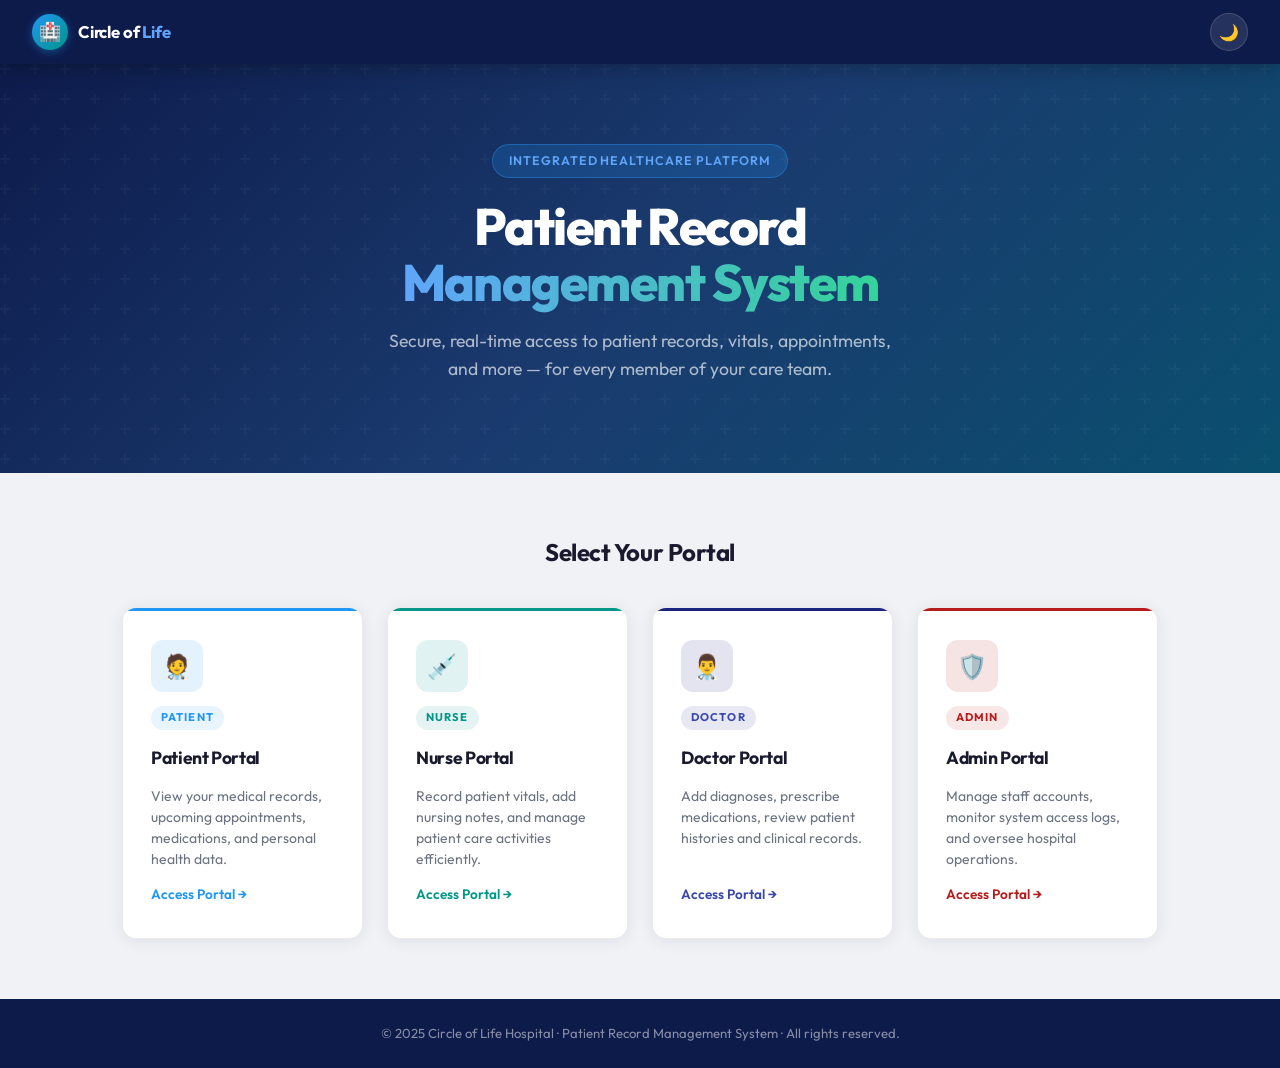
==== index.html @ 328556c2 "Add files via upload" ====
<!DOCTYPE html>
<html lang="en">
<head>
  <meta charset="UTF-8"/>
  <meta name="viewport" content="width=device-width, initial-scale=1.0"/>
  <title>Circle of Life Hospital — PRMS</title>
  <link rel="stylesheet" href="style.css"/>
  <script>
    const t = localStorage.getItem('theme') || 'light';
    document.documentElement.setAttribute('data-theme', t);
  </script>
</head>
<body>

<nav class="navbar">
  <a href="index.html" class="navbar-logo">
    <div class="logo-icon">🏥</div>
    <span class="logo-text">Circle of <span>Life</span></span>
  </a>
  <button class="theme-toggle" id="themeToggle" title="Toggle theme">🌙</button>
</nav>

<section class="hero">
  <div class="hero-badge">Integrated Healthcare Platform</div>
  <h1>Patient Record<br/><em>Management System</em></h1>
  <p>Secure, real-time access to patient records, vitals, appointments, and more — for every member of your care team.</p>
</section>

<section class="portals">
  <h2>Select Your Portal</h2>
  <div class="portal-grid">
    <a href="patient-login.html" class="portal-card patient">
      <div class="portal-icon">🧑‍⚕️</div>
      <span class="portal-role">Patient</span>
      <h3>Patient Portal</h3>
      <p>View your medical records, upcoming appointments, medications, and personal health data.</p>
      <span class="portal-link">Access Portal →</span>
    </a>
    <a href="nurse-login.html" class="portal-card nurse">
      <div class="portal-icon">💉</div>
      <span class="portal-role">Nurse</span>
      <h3>Nurse Portal</h3>
      <p>Record patient vitals, add nursing notes, and manage patient care activities efficiently.</p>
      <span class="portal-link">Access Portal →</span>
    </a>
    <a href="doctor-login.html" class="portal-card doctor">
      <div class="portal-icon">👨‍⚕️</div>
      <span class="portal-role">Doctor</span>
      <h3>Doctor Portal</h3>
      <p>Add diagnoses, prescribe medications, review patient histories and clinical records.</p>
      <span class="portal-link">Access Portal →</span>
    </a>
    <a href="admin-login.html" class="portal-card admin">
      <div class="portal-icon">🛡️</div>
      <span class="portal-role">Admin</span>
      <h3>Admin Portal</h3>
      <p>Manage staff accounts, monitor system access logs, and oversee hospital operations.</p>
      <span class="portal-link">Access Portal →</span>
    </a>
  </div>
</section>

<footer>
  <p>© 2025 Circle of Life Hospital · Patient Record Management System · All rights reserved.</p>
</footer>

<script type="module">
  const toggle = document.getElementById('themeToggle');
  const apply  = t => { document.documentElement.setAttribute('data-theme',t); localStorage.setItem('theme',t); toggle.textContent = t==='dark'?'☀️':'🌙'; };
  apply(localStorage.getItem('theme')||'light');
  toggle.addEventListener('click',()=>apply(document.documentElement.getAttribute('data-theme')==='dark'?'light':'dark'));
</script>
</body>
</html>
---- style.css ----
@import url('https://fonts.googleapis.com/css2?family=Outfit:wght@300;400;500;600;700;800&family=Lora:ital,wght@0,400;0,600;1,400&display=swap');

:root {
  --bg: #F0F2F5;
  --bg-card: #ffffff;
  --bg-sidebar: #0D1B4B;
  --bg-sidebar-hover: rgba(255,255,255,0.08);
  --text: #1a1a2e;
  --text-muted: #6b7280;
  --text-sidebar: rgba(255,255,255,0.85);
  --border: rgba(0,0,0,0.08);
  --navy: #0D1B4B;
  --navy-light: #1a2f6b;
  --shadow: 0 2px 16px rgba(13,27,75,0.08);
  --shadow-lg: 0 8px 32px rgba(13,27,75,0.14);
  --radius: 14px;
  --radius-sm: 8px;
  --accent-patient: #2196F3;
  --accent-nurse: #009688;
  --accent-doctor: #1A237E;
  --accent-admin: #B71C1C;
  --input-bg: #f8f9fc;
  --input-border: #d1d5db;
  --navbar-bg: #0D1B4B;
  --transition: 0.22s cubic-bezier(0.4,0,0.2,1);
}

[data-theme="dark"] {
  --bg: #0A0F1E;
  --bg-card: #111827;
  --bg-sidebar: #060c18;
  --bg-sidebar-hover: rgba(255,255,255,0.06);
  --text: #e8eaf0;
  --text-muted: #9ca3af;
  --text-sidebar: rgba(255,255,255,0.8);
  --border: rgba(255,255,255,0.07);
  --shadow: 0 2px 16px rgba(0,0,0,0.4);
  --shadow-lg: 0 8px 32px rgba(0,0,0,0.5);
  --input-bg: #1a2235;
  --input-border: rgba(255,255,255,0.1);
  --navbar-bg: #060c18;
}

*, *::before, *::after { box-sizing: border-box; margin: 0; padding: 0; }

html { scroll-behavior: smooth; }

body {
  font-family: 'Outfit', sans-serif;
  background: var(--bg);
  color: var(--text);
  min-height: 100vh;
  transition: background var(--transition), color var(--transition);
  line-height: 1.6;
}

/* ─── NAVBAR ─── */
.navbar {
  background: var(--navbar-bg);
  padding: 0 2rem;
  height: 64px;
  display: flex;
  align-items: center;
  justify-content: space-between;
  position: sticky;
  top: 0;
  z-index: 1000;
  box-shadow: 0 2px 20px rgba(0,0,0,0.3);
}

.navbar-logo {
  display: flex;
  align-items: center;
  gap: 10px;
  text-decoration: none;
  color: #fff;
}

.navbar-logo .logo-icon {
  width: 36px;
  height: 36px;
  background: linear-gradient(135deg, #2196F3, #009688);
  border-radius: 50%;
  display: flex;
  align-items: center;
  justify-content: center;
  font-size: 18px;
  box-shadow: 0 2px 8px rgba(33,150,243,0.4);
}

.navbar-logo .logo-text {
  font-size: 1.05rem;
  font-weight: 700;
  letter-spacing: -0.01em;
}

.navbar-logo .logo-text span {
  color: #60a5fa;
}

.theme-toggle {
  background: rgba(255,255,255,0.1);
  border: 1px solid rgba(255,255,255,0.15);
  color: #fff;
  width: 38px;
  height: 38px;
  border-radius: 50%;
  cursor: pointer;
  display: flex;
  align-items: center;
  justify-content: center;
  font-size: 16px;
  transition: background var(--transition), transform var(--transition);
}

.theme-toggle:hover { background: rgba(255,255,255,0.18); transform: rotate(20deg); }

/* ─── HERO ─── */
.hero {
  background: linear-gradient(135deg, #0D1B4B 0%, #1a3a6e 50%, #0a4f6e 100%);
  padding: 80px 2rem 90px;
  text-align: center;
  position: relative;
  overflow: hidden;
}

.hero::before {
  content: '';
  position: absolute;
  inset: 0;
  background: url("data:image/svg+xml,%3Csvg width='60' height='60' viewBox='0 0 60 60' xmlns='http://www.w3.org/2000/svg'%3E%3Cg fill='none' fill-rule='evenodd'%3E%3Cg fill='%23ffffff' fill-opacity='0.03'%3E%3Cpath d='M36 34v-4h-2v4h-4v2h4v4h2v-4h4v-2h-4zm0-30V0h-2v4h-4v2h4v4h2V6h4V4h-4zM6 34v-4H4v4H0v2h4v4h2v-4h4v-2H6zM6 4V0H4v4H0v2h4v4h2V6h4V4H6z'/%3E%3C/g%3E%3C/g%3E%3C/svg%3E");
}

.hero-badge {
  display: inline-block;
  background: rgba(33,150,243,0.2);
  border: 1px solid rgba(33,150,243,0.4);
  color: #60a5fa;
  padding: 6px 16px;
  border-radius: 50px;
  font-size: 0.78rem;
  font-weight: 600;
  letter-spacing: 0.08em;
  text-transform: uppercase;
  margin-bottom: 20px;
}

.hero h1 {
  font-size: clamp(2rem, 5vw, 3.2rem);
  font-weight: 800;
  color: #fff;
  line-height: 1.1;
  margin-bottom: 16px;
  letter-spacing: -0.03em;
}

.hero h1 em {
  font-style: normal;
  background: linear-gradient(90deg, #60a5fa, #34d399);
  -webkit-background-clip: text;
  -webkit-text-fill-color: transparent;
  background-clip: text;
}

.hero p {
  color: rgba(255,255,255,0.65);
  font-size: 1.1rem;
  max-width: 520px;
  margin: 0 auto;
}

/* ─── PORTAL GRID ─── */
.portals {
  padding: 60px 2rem;
  max-width: 1100px;
  margin: 0 auto;
}

.portals h2 {
  text-align: center;
  font-size: 1.5rem;
  font-weight: 700;
  margin-bottom: 36px;
  color: var(--text);
  letter-spacing: -0.02em;
}

.portal-grid {
  display: grid;
  grid-template-columns: repeat(auto-fit, minmax(240px, 1fr));
  gap: 24px;
}

.portal-card {
  background: var(--bg-card);
  border-radius: var(--radius);
  padding: 32px 28px;
  border: 1px solid var(--border);
  box-shadow: var(--shadow);
  text-decoration: none;
  color: var(--text);
  display: flex;
  flex-direction: column;
  gap: 14px;
  transition: transform var(--transition), box-shadow var(--transition);
  position: relative;
  overflow: hidden;
}

.portal-card::before {
  content: '';
  position: absolute;
  top: 0; left: 0; right: 0;
  height: 3px;
  border-radius: 3px 3px 0 0;
}

.portal-card.patient::before { background: var(--accent-patient); }
.portal-card.nurse::before { background: var(--accent-nurse); }
.portal-card.doctor::before { background: var(--accent-doctor); }
.portal-card.admin::before { background: var(--accent-admin); }

.portal-card:hover { transform: translateY(-4px); box-shadow: var(--shadow-lg); }

.portal-icon {
  width: 52px;
  height: 52px;
  border-radius: 12px;
  display: flex;
  align-items: center;
  justify-content: center;
  font-size: 24px;
}

.portal-card.patient .portal-icon { background: rgba(33,150,243,0.12); }
.portal-card.nurse .portal-icon { background: rgba(0,150,136,0.12); }
.portal-card.doctor .portal-icon { background: rgba(26,35,126,0.12); }
.portal-card.admin .portal-icon { background: rgba(183,28,28,0.12); }

.portal-role {
  font-size: 0.7rem;
  font-weight: 700;
  letter-spacing: 0.1em;
  text-transform: uppercase;
  padding: 3px 10px;
  border-radius: 50px;
  display: inline-block;
  width: fit-content;
}

.portal-card.patient .portal-role { background: rgba(33,150,243,0.1); color: var(--accent-patient); }
.portal-card.nurse .portal-role { background: rgba(0,150,136,0.1); color: var(--accent-nurse); }
.portal-card.doctor .portal-role { background: rgba(26,35,126,0.1); color: #3949AB; }
.portal-card.admin .portal-role { background: rgba(183,28,28,0.1); color: var(--accent-admin); }

.portal-card h3 { font-size: 1.1rem; font-weight: 700; letter-spacing: -0.02em; }
.portal-card p { font-size: 0.875rem; color: var(--text-muted); line-height: 1.5; }
.portal-link {
  margin-top: auto;
  font-size: 0.85rem;
  font-weight: 600;
  display: flex;
  align-items: center;
  gap: 6px;
}
.portal-card.patient .portal-link { color: var(--accent-patient); }
.portal-card.nurse .portal-link { color: var(--accent-nurse); }
.portal-card.doctor .portal-link { color: #3949AB; }
.portal-card.admin .portal-link { color: var(--accent-admin); }

/* ─── FOOTER ─── */
footer {
  background: var(--navbar-bg);
  color: rgba(255,255,255,0.5);
  text-align: center;
  padding: 24px;
  font-size: 0.82rem;
}

/* ─── LOGIN PAGE ─── */
.login-container {
  min-height: calc(100vh - 64px);
  display: flex;
  align-items: center;
  justify-content: center;
  padding: 40px 1rem;
}

.login-card {
  background: var(--bg-card);
  border-radius: var(--radius);
  padding: 44px 40px;
  width: 100%;
  max-width: 420px;
  box-shadow: var(--shadow-lg);
  border: 1px solid var(--border);
}

.login-role-badge {
  display: inline-flex;
  align-items: center;
  gap: 8px;
  padding: 6px 14px;
  border-radius: 50px;
  font-size: 0.75rem;
  font-weight: 700;
  letter-spacing: 0.08em;
  text-transform: uppercase;
  margin-bottom: 24px;
}

.login-card h2 {
  font-size: 1.7rem;
  font-weight: 800;
  letter-spacing: -0.03em;
  margin-bottom: 6px;
}

.login-card .subtitle {
  color: var(--text-muted);
  font-size: 0.9rem;
  margin-bottom: 32px;
}

.form-group { margin-bottom: 18px; }
.form-group label {
  display: block;
  font-size: 0.82rem;
  font-weight: 600;
  color: var(--text-muted);
  margin-bottom: 7px;
  letter-spacing: 0.03em;
  text-transform: uppercase;
}

.form-group input, .form-group select, .form-group textarea {
  width: 100%;
  background: var(--input-bg);
  border: 1.5px solid var(--input-border);
  border-radius: var(--radius-sm);
  padding: 11px 14px;
  font-family: 'Outfit', sans-serif;
  font-size: 0.95rem;
  color: var(--text);
  transition: border-color var(--transition), box-shadow var(--transition);
  outline: none;
}

.form-group input:focus, .form-group select:focus, .form-group textarea:focus {
  border-color: #2196F3;
  box-shadow: 0 0 0 3px rgba(33,150,243,0.12);
}

.form-group textarea { resize: vertical; min-height: 90px; }

.btn {
  display: inline-flex;
  align-items: center;
  justify-content: center;
  gap: 8px;
  padding: 12px 24px;
  border-radius: var(--radius-sm);
  font-family: 'Outfit', sans-serif;
  font-size: 0.95rem;
  font-weight: 600;
  cursor: pointer;
  border: none;
  transition: all var(--transition);
  text-decoration: none;
}

.btn-primary {
  background: var(--navy);
  color: #fff;
  width: 100%;
}
.btn-primary:hover { background: var(--navy-light); transform: translateY(-1px); box-shadow: 0 4px 12px rgba(13,27,75,0.3); }

.btn.patient { background: var(--accent-patient); }
.btn.patient:hover { background: #1976D2; }
.btn.nurse { background: var(--accent-nurse); }
.btn.nurse:hover { background: #00796B; }
.btn.doctor { background: var(--accent-doctor); }
.btn.doctor:hover { background: #0d1750; }
.btn.admin { background: var(--accent-admin); }
.btn.admin:hover { background: #8B0000; }

.btn-sm {
  padding: 7px 14px;
  font-size: 0.82rem;
  border-radius: 6px;
}

.btn-outline {
  background: transparent;
  border: 1.5px solid var(--border);
  color: var(--text);
}
.btn-outline:hover { background: var(--bg); }

.error-msg {
  background: rgba(239,68,68,0.1);
  border: 1px solid rgba(239,68,68,0.25);
  color: #ef4444;
  padding: 10px 14px;
  border-radius: var(--radius-sm);
  font-size: 0.87rem;
  margin-top: 14px;
  display: none;
}

.back-link {
  display: inline-flex;
  align-items: center;
  gap: 6px;
  color: var(--text-muted);
  text-decoration: none;
  font-size: 0.87rem;
  margin-top: 20px;
  transition: color var(--transition);
}
.back-link:hover { color: var(--text); }

/* ─── DASHBOARD LAYOUT ─── */
.dashboard-layout {
  display: flex;
  min-height: 100vh;
}

.sidebar {
  width: 260px;
  background: var(--bg-sidebar);
  display: flex;
  flex-direction: column;
  position: fixed;
  top: 0; left: 0; bottom: 0;
  z-index: 100;
  box-shadow: 4px 0 20px rgba(0,0,0,0.2);
  overflow-y: auto;
}

.sidebar-logo {
  padding: 20px 20px 16px;
  display: flex;
  align-items: center;
  gap: 10px;
  text-decoration: none;
  color: #fff;
  border-bottom: 1px solid rgba(255,255,255,0.07);
}

.sidebar-logo .logo-icon {
  width: 34px;
  height: 34px;
  background: linear-gradient(135deg, #2196F3, #009688);
  border-radius: 50%;
  display: flex;
  align-items: center;
  justify-content: center;
  font-size: 16px;
  flex-shrink: 0;
}

.sidebar-logo .logo-text {
  font-size: 0.9rem;
  font-weight: 700;
  color: #fff;
  line-height: 1.2;
}

.sidebar-logo .logo-text span { color: #60a5fa; }

.sidebar-user {
  padding: 16px 20px;
  border-bottom: 1px solid rgba(255,255,255,0.07);
}

.sidebar-user .user-avatar {
  width: 40px;
  height: 40px;
  border-radius: 50%;
  display: flex;
  align-items: center;
  justify-content: center;
  font-weight: 700;
  font-size: 1rem;
  margin-bottom: 8px;
}

.sidebar-user .user-name {
  font-size: 0.88rem;
  font-weight: 600;
  color: #fff;
  line-height: 1.3;
}

.sidebar-user .user-role {
  font-size: 0.72rem;
  color: rgba(255,255,255,0.5);
  text-transform: uppercase;
  letter-spacing: 0.08em;
}

.sidebar-nav {
  padding: 12px 10px;
  flex: 1;
}

.sidebar-nav a {
  display: flex;
  align-items: center;
  gap: 10px;
  padding: 10px 12px;
  border-radius: 8px;
  text-decoration: none;
  color: var(--text-sidebar);
  font-size: 0.875rem;
  font-weight: 500;
  transition: background var(--transition);
  margin-bottom: 2px;
}

.sidebar-nav a:hover, .sidebar-nav a.active { background: var(--bg-sidebar-hover); color: #fff; }
.sidebar-nav .nav-icon { font-size: 1.05rem; width: 20px; text-align: center; }

.sidebar-section-label {
  font-size: 0.65rem;
  font-weight: 700;
  letter-spacing: 0.12em;
  text-transform: uppercase;
  color: rgba(255,255,255,0.3);
  padding: 14px 12px 6px;
}

.sidebar-footer {
  padding: 12px 10px;
  border-top: 1px solid rgba(255,255,255,0.07);
}

.sidebar-footer button {
  width: 100%;
  background: none;
  border: none;
  color: rgba(255,255,255,0.5);
  font-family: 'Outfit', sans-serif;
  font-size: 0.87rem;
  padding: 10px 12px;
  border-radius: 8px;
  cursor: pointer;
  display: flex;
  align-items: center;
  gap: 10px;
  transition: all var(--transition);
}

.sidebar-footer button:hover { background: rgba(239,68,68,0.15); color: #ef4444; }

.sidebar-theme-btn {
  width: 100% !important;
  background: rgba(255,255,255,0.05) !important;
  border: 1px solid rgba(255,255,255,0.08) !important;
  color: rgba(255,255,255,0.6) !important;
  font-family: 'Outfit', sans-serif;
  font-size: 0.87rem;
  padding: 10px 12px;
  border-radius: 8px;
  cursor: pointer;
  display: flex;
  align-items: center;
  gap: 10px;
  margin-bottom: 6px;
  transition: all var(--transition);
}

.sidebar-theme-btn:hover { background: rgba(255,255,255,0.1) !important; }

/* ─── MAIN CONTENT ─── */
.main-content {
  margin-left: 260px;
  flex: 1;
  padding: 0;
}

.main-header {
  background: var(--bg-card);
  border-bottom: 1px solid var(--border);
  padding: 20px 32px;
  position: sticky;
  top: 0;
  z-index: 50;
}

.main-header h1 {
  font-size: 1.4rem;
  font-weight: 700;
  letter-spacing: -0.02em;
}

.main-header p { color: var(--text-muted); font-size: 0.87rem; margin-top: 2px; }

.content-body { padding: 28px 32px; }

/* ─── STAT CARDS ─── */
.stats-grid {
  display: grid;
  grid-template-columns: repeat(auto-fit, minmax(160px, 1fr));
  gap: 16px;
  margin-bottom: 28px;
}

.stat-card {
  background: var(--bg-card);
  border-radius: var(--radius);
  padding: 20px;
  border: 1px solid var(--border);
  box-shadow: var(--shadow);
}

.stat-card .stat-label {
  font-size: 0.75rem;
  font-weight: 600;
  letter-spacing: 0.08em;
  text-transform: uppercase;
  color: var(--text-muted);
  margin-bottom: 8px;
}

.stat-card .stat-value {
  font-size: 2rem;
  font-weight: 800;
  letter-spacing: -0.04em;
  line-height: 1;
}

.stat-card .stat-icon {
  font-size: 1.5rem;
  margin-bottom: 10px;
}

/* ─── SECTION CARDS ─── */
.section-card {
  background: var(--bg-card);
  border-radius: var(--radius);
  border: 1px solid var(--border);
  box-shadow: var(--shadow);
  margin-bottom: 24px;
  overflow: hidden;
}

.section-header {
  padding: 18px 24px;
  border-bottom: 1px solid var(--border);
  display: flex;
  align-items: center;
  justify-content: space-between;
  flex-wrap: wrap;
  gap: 12px;
}

.section-header h2 {
  font-size: 1rem;
  font-weight: 700;
  letter-spacing: -0.01em;
  display: flex;
  align-items: center;
  gap: 8px;
}

.section-body { padding: 20px 24px; }

/* ─── TABLES ─── */
.table-wrap { overflow-x: auto; }

table {
  width: 100%;
  border-collapse: collapse;
  font-size: 0.875rem;
}

thead th {
  text-align: left;
  padding: 10px 14px;
  font-size: 0.72rem;
  font-weight: 700;
  letter-spacing: 0.08em;
  text-transform: uppercase;
  color: var(--text-muted);
  border-bottom: 1px solid var(--border);
}

tbody td {
  padding: 12px 14px;
  border-bottom: 1px solid var(--border);
  color: var(--text);
}

tbody tr:last-child td { border-bottom: none; }
tbody tr:hover { background: rgba(33,150,243,0.03); }

/* ─── BADGES ─── */
.badge {
  padding: 3px 10px;
  border-radius: 50px;
  font-size: 0.72rem;
  font-weight: 600;
  letter-spacing: 0.04em;
}

.badge-blue { background: rgba(33,150,243,0.1); color: var(--accent-patient); }
.badge-teal { background: rgba(0,150,136,0.1); color: var(--accent-nurse); }
.badge-navy { background: rgba(26,35,126,0.1); color: #3949AB; }
.badge-red { background: rgba(183,28,28,0.1); color: var(--accent-admin); }
.badge-green { background: rgba(16,185,129,0.1); color: #10b981; }

/* ─── INFO GRID ─── */
.info-grid {
  display: grid;
  grid-template-columns: repeat(auto-fit, minmax(200px, 1fr));
  gap: 16px;
}

.info-item .info-label {
  font-size: 0.73rem;
  font-weight: 700;
  letter-spacing: 0.08em;
  text-transform: uppercase;
  color: var(--text-muted);
  margin-bottom: 4px;
}

.info-item .info-value {
  font-size: 0.95rem;
  font-weight: 500;
  color: var(--text);
}

/* ─── SEARCH ─── */
.search-input {
  width: 100%;
  max-width: 300px;
  background: var(--input-bg);
  border: 1.5px solid var(--input-border);
  border-radius: 8px;
  padding: 9px 14px 9px 36px;
  font-family: 'Outfit', sans-serif;
  font-size: 0.875rem;
  color: var(--text);
  outline: none;
  transition: border-color var(--transition);
  background-image: url("data:image/svg+xml,%3Csvg xmlns='http://www.w3.org/2000/svg' width='14' height='14' viewBox='0 0 24 24' fill='none' stroke='%236b7280' stroke-width='2'%3E%3Ccircle cx='11' cy='11' r='8'/%3E%3Cpath d='m21 21-4.35-4.35'/%3E%3C/svg%3E");
  background-repeat: no-repeat;
  background-position: 12px center;
}

.search-input:focus { border-color: #2196F3; }

/* ─── FORM GRID ─── */
.form-grid {
  display: grid;
  grid-template-columns: repeat(auto-fit, minmax(220px, 1fr));
  gap: 16px;
}

/* ─── EMPTY STATE ─── */
.empty-state {
  text-align: center;
  padding: 40px 20px;
  color: var(--text-muted);
}
.empty-state .empty-icon { font-size: 2.5rem; margin-bottom: 10px; }
.empty-state p { font-size: 0.875rem; }

/* ─── SUCCESS MSG ─── */
.success-msg {
  background: rgba(16,185,129,0.1);
  border: 1px solid rgba(16,185,129,0.25);
  color: #10b981;
  padding: 10px 14px;
  border-radius: var(--radius-sm);
  font-size: 0.87rem;
  margin-top: 14px;
  display: none;
}

/* ─── LOADING ─── */
.loading {
  display: flex;
  align-items: center;
  justify-content: center;
  padding: 40px;
  color: var(--text-muted);
  gap: 10px;
  font-size: 0.9rem;
}

@keyframes spin { to { transform: rotate(360deg); } }
.spinner {
  width: 20px;
  height: 20px;
  border: 2px solid var(--border);
  border-top-color: #2196F3;
  border-radius: 50%;
  animation: spin 0.8s linear infinite;
}

/* ─── TABS ─── */
.tabs {
  display: flex;
  gap: 4px;
  border-bottom: 1px solid var(--border);
  margin-bottom: 20px;
}

.tab-btn {
  padding: 10px 18px;
  background: none;
  border: none;
  cursor: pointer;
  font-family: 'Outfit', sans-serif;
  font-size: 0.875rem;
  font-weight: 600;
  color: var(--text-muted);
  border-bottom: 2px solid transparent;
  margin-bottom: -1px;
  transition: all var(--transition);
}

.tab-btn.active { color: #2196F3; border-bottom-color: #2196F3; }
.tab-btn:hover { color: var(--text); }

.tab-content { display: none; }
.tab-content.active { display: block; }

/* ─── COLOR ACCENTS PER ROLE ─── */
.patient .stat-value { color: var(--accent-patient); }
.nurse .stat-value { color: var(--accent-nurse); }
.doctor .stat-value { color: #3949AB; }
.admin-role .stat-value { color: var(--accent-admin); }

/* ─── RESPONSIVE ─── */
@media (max-width: 768px) {
  .sidebar { width: 220px; transform: translateX(-100%); transition: transform var(--transition); }
  .sidebar.open { transform: translateX(0); }
  .main-content { margin-left: 0; }
  .content-body { padding: 20px 16px; }
  .login-card { padding: 32px 24px; }
  .portal-grid { grid-template-columns: 1fr 1fr; }
}
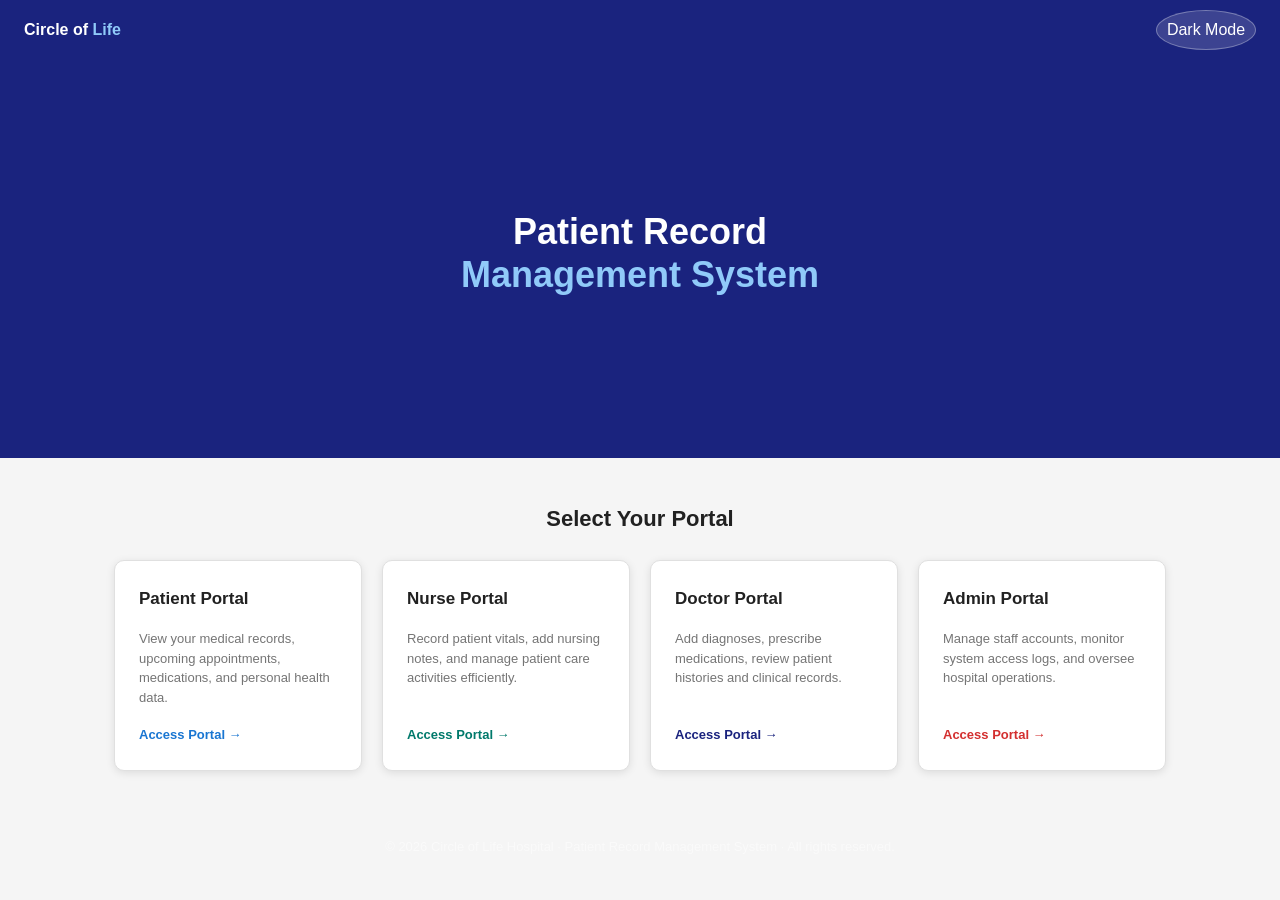
==== commit 34fb2bef: "Updated files" ====
--- a/index.html
+++ b/index.html
@@ -14,45 +14,34 @@
 
 <nav class="navbar">
   <a href="index.html" class="navbar-logo">
-    <div class="logo-icon">🏥</div>
     <span class="logo-text">Circle of <span>Life</span></span>
   </a>
-  <button class="theme-toggle" id="themeToggle" title="Toggle theme">🌙</button>
+  <button class="theme-toggle" id="themeToggle" title="Toggle theme">"Dark Mode"</button>
 </nav>
 
 <section class="hero">
-  <div class="hero-badge">Integrated Healthcare Platform</div>
   <h1>Patient Record<br/><em>Management System</em></h1>
-  <p>Secure, real-time access to patient records, vitals, appointments, and more — for every member of your care team.</p>
 </section>
 
 <section class="portals">
   <h2>Select Your Portal</h2>
   <div class="portal-grid">
     <a href="patient-login.html" class="portal-card patient">
-      <div class="portal-icon">🧑‍⚕️</div>
-      <span class="portal-role">Patient</span>
       <h3>Patient Portal</h3>
       <p>View your medical records, upcoming appointments, medications, and personal health data.</p>
       <span class="portal-link">Access Portal →</span>
     </a>
     <a href="nurse-login.html" class="portal-card nurse">
-      <div class="portal-icon">💉</div>
-      <span class="portal-role">Nurse</span>
       <h3>Nurse Portal</h3>
       <p>Record patient vitals, add nursing notes, and manage patient care activities efficiently.</p>
       <span class="portal-link">Access Portal →</span>
     </a>
     <a href="doctor-login.html" class="portal-card doctor">
-      <div class="portal-icon">👨‍⚕️</div>
-      <span class="portal-role">Doctor</span>
       <h3>Doctor Portal</h3>
       <p>Add diagnoses, prescribe medications, review patient histories and clinical records.</p>
       <span class="portal-link">Access Portal →</span>
     </a>
     <a href="admin-login.html" class="portal-card admin">
-      <div class="portal-icon">🛡️</div>
-      <span class="portal-role">Admin</span>
       <h3>Admin Portal</h3>
       <p>Manage staff accounts, monitor system access logs, and oversee hospital operations.</p>
       <span class="portal-link">Access Portal →</span>
@@ -61,12 +50,12 @@
 </section>
 
 <footer>
-  <p>© 2025 Circle of Life Hospital · Patient Record Management System · All rights reserved.</p>
+  <p>© 2026 Circle of Life Hospital · Patient Record Management System · All rights reserved.</p>
 </footer>
 
 <script type="module">
   const toggle = document.getElementById('themeToggle');
-  const apply  = t => { document.documentElement.setAttribute('data-theme',t); localStorage.setItem('theme',t); toggle.textContent = t==='dark'?'☀️':'🌙'; };
+  const apply  = t => { document.documentElement.setAttribute('data-theme',t); localStorage.setItem('theme',t); toggle.textContent = t==='dark'?"Light Mode":"Dark Mode"; };
   apply(localStorage.getItem('theme')||'light');
   toggle.addEventListener('click',()=>apply(document.documentElement.getAttribute('data-theme')==='dark'?'light':'dark'));
 </script>
--- a/style.css
+++ b/style.css
@@ -1,848 +1,805 @@
-@import url('https://fonts.googleapis.com/css2?family=Outfit:wght@300;400;500;600;700;800&family=Lora:ital,wght@0,400;0,600;1,400&display=swap');
-
 :root {
-  --bg: #F0F2F5;
+  --bg: #f5f5f5;
   --bg-card: #ffffff;
-  --bg-sidebar: #0D1B4B;
-  --bg-sidebar-hover: rgba(255,255,255,0.08);
-  --text: #1a1a2e;
-  --text-muted: #6b7280;
-  --text-sidebar: rgba(255,255,255,0.85);
-  --border: rgba(0,0,0,0.08);
-  --navy: #0D1B4B;
-  --navy-light: #1a2f6b;
-  --shadow: 0 2px 16px rgba(13,27,75,0.08);
-  --shadow-lg: 0 8px 32px rgba(13,27,75,0.14);
-  --radius: 14px;
-  --radius-sm: 8px;
-  --accent-patient: #2196F3;
-  --accent-nurse: #009688;
-  --accent-doctor: #1A237E;
-  --accent-admin: #B71C1C;
-  --input-bg: #f8f9fc;
-  --input-border: #d1d5db;
-  --navbar-bg: #0D1B4B;
-  --transition: 0.22s cubic-bezier(0.4,0,0.2,1);
+  --bg-sidebar: #1a237e;
+  --text: #212121;
+  --text-muted: #757575;
+  --text-sidebar: #ffffff;
+  --border: #e0e0e0;
+  --shadow: 0 2px 8px rgba(0,0,0,0.1);
+  --input-bg: #fafafa;
+  --input-border: #bdbdbd;
+  --blue: #1976d2;
+  --green: #388e3c;
+  --red: #d32f2f;
+  --teal: #00796b;
+  --navy: #1a237e;
 }
 
 [data-theme="dark"] {
-  --bg: #0A0F1E;
-  --bg-card: #111827;
-  --bg-sidebar: #060c18;
-  --bg-sidebar-hover: rgba(255,255,255,0.06);
-  --text: #e8eaf0;
-  --text-muted: #9ca3af;
-  --text-sidebar: rgba(255,255,255,0.8);
-  --border: rgba(255,255,255,0.07);
-  --shadow: 0 2px 16px rgba(0,0,0,0.4);
-  --shadow-lg: 0 8px 32px rgba(0,0,0,0.5);
-  --input-bg: #1a2235;
-  --input-border: rgba(255,255,255,0.1);
-  --navbar-bg: #060c18;
-}
-
-*, *::before, *::after { box-sizing: border-box; margin: 0; padding: 0; }
-
-html { scroll-behavior: smooth; }
+  --bg: #121212;
+  --bg-card: #1e1e1e;
+  --bg-sidebar: #0d1117;
+  --text: #e0e0e0;
+  --text-muted: #9e9e9e;
+  --border: #333333;
+  --shadow: 0 2px 8px rgba(0,0,0,0.4);
+  --input-bg: #2a2a2a;
+  --input-border: #444444;
+}
+
+
+* {
+  box-sizing: border-box;
+  margin: 0;
+  padding: 0;
+}
 
 body {
-  font-family: 'Outfit', sans-serif;
-  background: var(--bg);
+  font-family: Arial, sans-serif;
+  background-color: var(--bg);
   color: var(--text);
   min-height: 100vh;
-  transition: background var(--transition), color var(--transition);
-  line-height: 1.6;
-}
-
-/* ─── NAVBAR ─── */
+}
+
+a {
+  text-decoration: none;
+  color: inherit;
+}
+
 .navbar {
-  background: var(--navbar-bg);
-  padding: 0 2rem;
-  height: 64px;
+  background-color: var(--bg-sidebar);
+  padding: 0 24px;
+  height: 60px;
   display: flex;
   align-items: center;
   justify-content: space-between;
   position: sticky;
   top: 0;
-  z-index: 1000;
-  box-shadow: 0 2px 20px rgba(0,0,0,0.3);
+  z-index: 100;
 }
 
 .navbar-logo {
   display: flex;
   align-items: center;
   gap: 10px;
-  text-decoration: none;
-  color: #fff;
+  color: white;
+  font-weight: bold;
+  font-size: 16px;
 }
 
 .navbar-logo .logo-icon {
-  width: 36px;
-  height: 36px;
-  background: linear-gradient(135deg, #2196F3, #009688);
-  border-radius: 50%;
+  font-size: 22px;
+}
+
+.navbar-logo .logo-text span {
+  color: #90caf9;
+}
+
+.theme-toggle {
+  background: rgba(255,255,255,0.15);
+  border: 1px solid rgba(255,255,255,0.3);
+  color: white;
+  width: 100px;
+  height: 40px;
+  border-radius: 150%;
+  cursor: pointer;
+  font-size: 16px;
+}
+
+.theme-toggle:hover {
+  background: rgba(255,255,255,0.25);
+}
+
+
+.hero {
+  background-color: #1a237e;
+  padding: 150px 24px;
+  text-align: center;
+  color: white;
+}
+
+.hero-badge {
+  display: inline-block;
+  background: rgba(255,255,255,0.15);
+  border: 1px solid rgba(255,255,255,0.3);
+  color: #90caf9;
+  padding: 5px 14px;
+  border-radius: 20px;
+  font-size: 12px;
+  font-weight: bold;
+  text-transform: uppercase;
+  letter-spacing: 1px;
+  margin-bottom: 16px;
+}
+
+.hero h1 {
+  font-size: 36px;
+  font-weight: bold;
+  margin-bottom: 12px;
+  line-height: 1.2;
+}
+
+.hero h1 em {
+  font-style: normal;
+  color: #90caf9;
+}
+
+.hero p {
+  font-size: 16px;
+  color: rgba(255,255,255,0.7);
+  max-width: 500px;
+  margin: 0 auto;
+}
+
+.portals {
+  padding: 48px 24px;
+  max-width: 1100px;
+  margin: 0 auto;
+}
+
+.portals h2 {
+  text-align: center;
+  font-size: 22px;
+  margin-bottom: 28px;
+  color: var(--text);
+}
+
+.portal-grid {
+  display: grid;
+  grid-template-columns: repeat(auto-fit, minmax(230px, 1fr));
+  gap: 20px;
+}
+
+.portal-card {
+  background-color: var(--bg-card);
+  border-radius: 10px;
+  padding: 28px 24px;
+  border: 1px solid var(--border);
+  box-shadow: var(--shadow);
+  color: var(--text);
+  display: flex;
+  flex-direction: column;
+  gap: 20px;
+}
+
+.portal-card:hover {
+  box-shadow: 0 4px 16px rgba(0,0,0,0.15);
+  transform: translateY(-2px);
+  transition: all 0.2s;
+}
+
+.portal-icon {
+  font-size: 28px;
+  width: 50px;
+  height: 50px;
+  border-radius: 10px;
   display: flex;
   align-items: center;
   justify-content: center;
-  font-size: 18px;
-  box-shadow: 0 2px 8px rgba(33,150,243,0.4);
-}
-
-.navbar-logo .logo-text {
-  font-size: 1.05rem;
-  font-weight: 700;
-  letter-spacing: -0.01em;
-}
-
-.navbar-logo .logo-text span {
-  color: #60a5fa;
-}
-
-.theme-toggle {
-  background: rgba(255,255,255,0.1);
-  border: 1px solid rgba(255,255,255,0.15);
-  color: #fff;
+  background-color: #e3f2fd;
+}
+
+.portal-card.nurse .portal-icon { background-color: #e0f2f1; }
+.portal-card.doctor .portal-icon { background-color: #e8eaf6; }
+.portal-card.admin .portal-icon { background-color: #ffebee; }
+
+.portal-role {
+  font-size: 11px;
+  font-weight: bold;
+  text-transform: uppercase;
+  letter-spacing: 1px;
+  padding: 3px 10px;
+  border-radius: 20px;
+  background-color: #e3f2fd;
+  color: #1976d2;
+  display: inline-block;
+  width: fit-content;
+}
+
+.portal-card.nurse .portal-role { background-color: #e0f2f1; color: #00796b; }
+.portal-card.doctor .portal-role { background-color: #e8eaf6; color: #1a237e; }
+.portal-card.admin .portal-role { background-color: #ffebee; color: #d32f2f; }
+
+.portal-card h3 {
+  font-size: 17px;
+  font-weight: bold;
+}
+
+.portal-card p {
+  font-size: 13px;
+  color: var(--text-muted);
+  line-height: 1.5;
+}
+
+.portal-link {
+  font-size: 13px;
+  font-weight: bold;
+  color: #1976d2;
+  margin-top: auto;
+}
+
+.portal-card.nurse .portal-link { color: #00796b; }
+.portal-card.doctor .portal-link { color: #1a237e; }
+.portal-card.admin .portal-link { color: #d32f2f; }
+
+
+footer {
+  background-color: var(--bg);
+  color: rgba(255,255,255,0.5);
+  text-align: center;
+  padding: 20px;
+  font-size: 13px;
+}
+
+
+.login-container {
+  min-height: calc(100vh - 60px);
+  display: flex;
+  align-items: center;
+  justify-content: center;
+  padding: 40px 16px;
+}
+
+.login-card {
+  background-color: var(--bg-card);
+  border-radius: 10px;
+  padding: 40px 36px;
+  width: 100%;
+  max-width: 800px;
+  box-shadow: 0 4px 20px rgba(0,0,0,0.12);
+  border: 1px solid var(--border);
+}
+
+.login-role-badge {
+  display: inline-block;
+  padding: 5px 12px;
+  border-radius: 20px;
+  font-size: 12px;
+  font-weight: bold;
+  text-transform: uppercase;
+  letter-spacing: 1px;
+  margin-bottom: 20px;
+}
+
+.login-card h2 {
+  font-size: 24px;
+  font-weight: bold;
+  margin-bottom: 6px;
+}
+
+.login-card .subtitle {
+  font-size: 14px;
+  color: var(--text-muted);
+  margin-bottom: 24px;
+}
+
+
+.form-group {
+  margin-bottom: 16px;
+}
+
+.form-group label {
+  display: block;
+  font-size: 13px;
+  font-weight: bold;
+  color: var(--text-muted);
+  margin-bottom: 6px;
+  text-transform: uppercase;
+  letter-spacing: 0.5px;
+}
+
+.form-group input,
+.form-group select,
+.form-group textarea {
+  width: 100%;
+  background-color: var(--input-bg);
+  border: 1px solid var(--input-border);
+  border-radius: 6px;
+  padding: 10px 12px;
+  font-family: Arial, sans-serif;
+  font-size: 14px;
+  color: var(--text);
+  outline: none;
+}
+
+.form-group input:focus,
+.form-group select:focus,
+.form-group textarea:focus {
+  border-color: #1976d2;
+  box-shadow: 0 0 0 2px rgba(25,118,210,0.1);
+}
+
+.form-group textarea {
+  resize: vertical;
+  min-height: 80px;
+}
+
+.form-grid {
+  display: grid;
+  grid-template-columns: repeat(auto-fit, minmax(200px, 1fr));
+  gap: 14px;
+}
+
+
+.btn {
+  display: inline-flex;
+  align-items: center;
+  justify-content: center;
+  gap: 6px;
+  padding: 10px 20px;
+  border-radius: 6px;
+  font-family: Arial, sans-serif;
+  font-size: 14px;
+  font-weight: bold;
+  cursor: pointer;
+  border: none;
+  background-color: #1a237e;
+  color: white;
+}
+
+.btn:hover {
+  opacity: 0.9;
+}
+
+.btn-primary { background-color: #1a237e; color: white; width: 100%; }
+.btn.patient { background-color: #1976d2; color: white; }
+.btn.nurse   { background-color: #00796b; color: white; }
+.btn.doctor  { background-color: #1a237e; color: white; }
+.btn.admin   { background-color: #d32f2f; color: white; }
+.btn.danger  { background-color: #d32f2f; color: white; }
+
+
+.error-msg {
+  background-color: #ffebee;
+  border: 1px solid #ef9a9a;
+  color: #c62828;
+  padding: 10px 12px;
+  border-radius: 6px;
+  font-size: 13px;
+  margin-top: 12px;
+  display: none;
+}
+
+.success-msg {
+  background-color: #e8f5e9;
+  border: 1px solid #a5d6a7;
+  color: #2e7d32;
+  padding: 10px 12px;
+  border-radius: 6px;
+  font-size: 13px;
+  margin-top: 12px;
+  display: none;
+}
+
+.back-link {
+  display: inline-block;
+  color: var(--text-muted);
+  font-size: 13px;
+  margin-top: 16px;
+}
+
+.back-link:hover {
+  color: var(--text);
+}
+
+
+.dashboard-layout {
+  display: flex;
+  min-height: 100vh;
+}
+
+
+.sidebar {
+  width: 200px;
+  background-color: var(--bg-sidebar);
+  display: flex;
+  flex-direction: column;
+  position: fixed;
+  top: 0;
+  left: 0;
+  bottom: 0;
+  z-index: 100;
+  overflow-y: auto;
+}
+
+.sidebar-logo {
+  padding: 18px 18px 14px;
+  display: flex;
+  align-items: center;
+  gap: 10px;
+  color: white;
+  font-weight: bold;
+  font-size: 15px;
+  border-bottom: 1px solid rgba(255,255,255,0.1);
+}
+
+.sidebar-logo .logo-text span { color: #90caf9; }
+
+.sidebar-user {
+  padding: 14px 18px;
+  border-bottom: 1px solid rgba(255,255,255,0.1);
+}
+
+.sidebar-user .user-avatar {
   width: 38px;
   height: 38px;
   border-radius: 50%;
-  cursor: pointer;
   display: flex;
   align-items: center;
   justify-content: center;
+  font-weight: bold;
   font-size: 16px;
-  transition: background var(--transition), transform var(--transition);
-}
-
-.theme-toggle:hover { background: rgba(255,255,255,0.18); transform: rotate(20deg); }
-
-/* ─── HERO ─── */
-.hero {
-  background: linear-gradient(135deg, #0D1B4B 0%, #1a3a6e 50%, #0a4f6e 100%);
-  padding: 80px 2rem 90px;
+  margin-bottom: 8px;
+}
+
+.sidebar-user .user-name {
+  font-size: 14px;
+  font-weight: bold;
+  color: white;
+}
+
+.sidebar-user .user-role {
+  font-size: 11px;
+  color: rgba(255,255,255,0.5);
+  text-transform: uppercase;
+  letter-spacing: 1px;
+}
+
+.sidebar-nav {
+  padding: 10px 8px;
+  flex: 1;
+}
+
+.sidebar-section-label {
+  font-size: 10px;
+  font-weight: bold;
+  letter-spacing: 1.5px;
+  text-transform: uppercase;
+  color: rgba(255,255,255,0.3);
+  padding: 12px 10px 5px;
+}
+
+.sidebar-nav a {
+  display: flex;
+  align-items: center;
+  gap: 10px;
+  padding: 9px 10px;
+  border-radius: 6px;
+  color: rgba(255,255,255,0.75);
+  font-size: 14px;
+  margin-bottom: 2px;
+}
+
+.sidebar-nav a:hover,
+.sidebar-nav a.active {
+  background-color: rgba(255,255,255,0.1);
+  color: white;
+}
+
+.nav-icon {
+  font-size: 16px;
+  width: 20px;
   text-align: center;
-  position: relative;
-  overflow: hidden;
-}
-
-.hero::before {
-  content: '';
-  position: absolute;
-  inset: 0;
-  background: url("data:image/svg+xml,%3Csvg width='60' height='60' viewBox='0 0 60 60' xmlns='http://www.w3.org/2000/svg'%3E%3Cg fill='none' fill-rule='evenodd'%3E%3Cg fill='%23ffffff' fill-opacity='0.03'%3E%3Cpath d='M36 34v-4h-2v4h-4v2h4v4h2v-4h4v-2h-4zm0-30V0h-2v4h-4v2h4v4h2V6h4V4h-4zM6 34v-4H4v4H0v2h4v4h2v-4h4v-2H6zM6 4V0H4v4H0v2h4v4h2V6h4V4H6z'/%3E%3C/g%3E%3C/g%3E%3C/svg%3E");
-}
-
-.hero-badge {
-  display: inline-block;
-  background: rgba(33,150,243,0.2);
-  border: 1px solid rgba(33,150,243,0.4);
-  color: #60a5fa;
-  padding: 6px 16px;
-  border-radius: 50px;
-  font-size: 0.78rem;
-  font-weight: 600;
-  letter-spacing: 0.08em;
-  text-transform: uppercase;
-  margin-bottom: 20px;
-}
-
-.hero h1 {
-  font-size: clamp(2rem, 5vw, 3.2rem);
-  font-weight: 800;
-  color: #fff;
-  line-height: 1.1;
-  margin-bottom: 16px;
-  letter-spacing: -0.03em;
-}
-
-.hero h1 em {
-  font-style: normal;
-  background: linear-gradient(90deg, #60a5fa, #34d399);
-  -webkit-background-clip: text;
-  -webkit-text-fill-color: transparent;
-  background-clip: text;
-}
-
-.hero p {
-  color: rgba(255,255,255,0.65);
-  font-size: 1.1rem;
-  max-width: 520px;
-  margin: 0 auto;
-}
-
-/* ─── PORTAL GRID ─── */
-.portals {
-  padding: 60px 2rem;
-  max-width: 1100px;
-  margin: 0 auto;
-}
-
-.portals h2 {
-  text-align: center;
-  font-size: 1.5rem;
-  font-weight: 700;
-  margin-bottom: 36px;
-  color: var(--text);
-  letter-spacing: -0.02em;
-}
-
-.portal-grid {
-  display: grid;
-  grid-template-columns: repeat(auto-fit, minmax(240px, 1fr));
-  gap: 24px;
-}
-
-.portal-card {
-  background: var(--bg-card);
-  border-radius: var(--radius);
-  padding: 32px 28px;
-  border: 1px solid var(--border);
-  box-shadow: var(--shadow);
-  text-decoration: none;
-  color: var(--text);
-  display: flex;
-  flex-direction: column;
-  gap: 14px;
-  transition: transform var(--transition), box-shadow var(--transition);
-  position: relative;
-  overflow: hidden;
-}
-
-.portal-card::before {
-  content: '';
-  position: absolute;
-  top: 0; left: 0; right: 0;
-  height: 3px;
-  border-radius: 3px 3px 0 0;
-}
-
-.portal-card.patient::before { background: var(--accent-patient); }
-.portal-card.nurse::before { background: var(--accent-nurse); }
-.portal-card.doctor::before { background: var(--accent-doctor); }
-.portal-card.admin::before { background: var(--accent-admin); }
-
-.portal-card:hover { transform: translateY(-4px); box-shadow: var(--shadow-lg); }
-
-.portal-icon {
-  width: 52px;
-  height: 52px;
-  border-radius: 12px;
-  display: flex;
-  align-items: center;
-  justify-content: center;
-  font-size: 24px;
-}
-
-.portal-card.patient .portal-icon { background: rgba(33,150,243,0.12); }
-.portal-card.nurse .portal-icon { background: rgba(0,150,136,0.12); }
-.portal-card.doctor .portal-icon { background: rgba(26,35,126,0.12); }
-.portal-card.admin .portal-icon { background: rgba(183,28,28,0.12); }
-
-.portal-role {
-  font-size: 0.7rem;
-  font-weight: 700;
-  letter-spacing: 0.1em;
-  text-transform: uppercase;
-  padding: 3px 10px;
-  border-radius: 50px;
-  display: inline-block;
-  width: fit-content;
-}
-
-.portal-card.patient .portal-role { background: rgba(33,150,243,0.1); color: var(--accent-patient); }
-.portal-card.nurse .portal-role { background: rgba(0,150,136,0.1); color: var(--accent-nurse); }
-.portal-card.doctor .portal-role { background: rgba(26,35,126,0.1); color: #3949AB; }
-.portal-card.admin .portal-role { background: rgba(183,28,28,0.1); color: var(--accent-admin); }
-
-.portal-card h3 { font-size: 1.1rem; font-weight: 700; letter-spacing: -0.02em; }
-.portal-card p { font-size: 0.875rem; color: var(--text-muted); line-height: 1.5; }
-.portal-link {
-  margin-top: auto;
-  font-size: 0.85rem;
-  font-weight: 600;
-  display: flex;
-  align-items: center;
-  gap: 6px;
-}
-.portal-card.patient .portal-link { color: var(--accent-patient); }
-.portal-card.nurse .portal-link { color: var(--accent-nurse); }
-.portal-card.doctor .portal-link { color: #3949AB; }
-.portal-card.admin .portal-link { color: var(--accent-admin); }
-
-/* ─── FOOTER ─── */
-footer {
-  background: var(--navbar-bg);
-  color: rgba(255,255,255,0.5);
-  text-align: center;
-  padding: 24px;
-  font-size: 0.82rem;
-}
-
-/* ─── LOGIN PAGE ─── */
-.login-container {
-  min-height: calc(100vh - 64px);
-  display: flex;
-  align-items: center;
-  justify-content: center;
-  padding: 40px 1rem;
-}
-
-.login-card {
-  background: var(--bg-card);
-  border-radius: var(--radius);
-  padding: 44px 40px;
-  width: 100%;
-  max-width: 420px;
-  box-shadow: var(--shadow-lg);
-  border: 1px solid var(--border);
-}
-
-.login-role-badge {
-  display: inline-flex;
-  align-items: center;
-  gap: 8px;
-  padding: 6px 14px;
-  border-radius: 50px;
-  font-size: 0.75rem;
-  font-weight: 700;
-  letter-spacing: 0.08em;
-  text-transform: uppercase;
-  margin-bottom: 24px;
-}
-
-.login-card h2 {
-  font-size: 1.7rem;
-  font-weight: 800;
-  letter-spacing: -0.03em;
-  margin-bottom: 6px;
-}
-
-.login-card .subtitle {
-  color: var(--text-muted);
-  font-size: 0.9rem;
-  margin-bottom: 32px;
-}
-
-.form-group { margin-bottom: 18px; }
-.form-group label {
-  display: block;
-  font-size: 0.82rem;
-  font-weight: 600;
-  color: var(--text-muted);
-  margin-bottom: 7px;
-  letter-spacing: 0.03em;
-  text-transform: uppercase;
-}
-
-.form-group input, .form-group select, .form-group textarea {
-  width: 100%;
-  background: var(--input-bg);
-  border: 1.5px solid var(--input-border);
-  border-radius: var(--radius-sm);
-  padding: 11px 14px;
-  font-family: 'Outfit', sans-serif;
-  font-size: 0.95rem;
-  color: var(--text);
-  transition: border-color var(--transition), box-shadow var(--transition);
-  outline: none;
-}
-
-.form-group input:focus, .form-group select:focus, .form-group textarea:focus {
-  border-color: #2196F3;
-  box-shadow: 0 0 0 3px rgba(33,150,243,0.12);
-}
-
-.form-group textarea { resize: vertical; min-height: 90px; }
-
-.btn {
-  display: inline-flex;
-  align-items: center;
-  justify-content: center;
-  gap: 8px;
-  padding: 12px 24px;
-  border-radius: var(--radius-sm);
-  font-family: 'Outfit', sans-serif;
-  font-size: 0.95rem;
-  font-weight: 600;
-  cursor: pointer;
-  border: none;
-  transition: all var(--transition);
-  text-decoration: none;
-}
-
-.btn-primary {
-  background: var(--navy);
-  color: #fff;
-  width: 100%;
-}
-.btn-primary:hover { background: var(--navy-light); transform: translateY(-1px); box-shadow: 0 4px 12px rgba(13,27,75,0.3); }
-
-.btn.patient { background: var(--accent-patient); }
-.btn.patient:hover { background: #1976D2; }
-.btn.nurse { background: var(--accent-nurse); }
-.btn.nurse:hover { background: #00796B; }
-.btn.doctor { background: var(--accent-doctor); }
-.btn.doctor:hover { background: #0d1750; }
-.btn.admin { background: var(--accent-admin); }
-.btn.admin:hover { background: #8B0000; }
-
-.btn-sm {
-  padding: 7px 14px;
-  font-size: 0.82rem;
-  border-radius: 6px;
-}
-
-.btn-outline {
-  background: transparent;
-  border: 1.5px solid var(--border);
-  color: var(--text);
-}
-.btn-outline:hover { background: var(--bg); }
-
-.error-msg {
-  background: rgba(239,68,68,0.1);
-  border: 1px solid rgba(239,68,68,0.25);
-  color: #ef4444;
-  padding: 10px 14px;
-  border-radius: var(--radius-sm);
-  font-size: 0.87rem;
-  margin-top: 14px;
-  display: none;
-}
-
-.back-link {
-  display: inline-flex;
-  align-items: center;
-  gap: 6px;
-  color: var(--text-muted);
-  text-decoration: none;
-  font-size: 0.87rem;
-  margin-top: 20px;
-  transition: color var(--transition);
-}
-.back-link:hover { color: var(--text); }
-
-/* ─── DASHBOARD LAYOUT ─── */
-.dashboard-layout {
-  display: flex;
-  min-height: 100vh;
-}
-
-.sidebar {
-  width: 260px;
-  background: var(--bg-sidebar);
-  display: flex;
-  flex-direction: column;
-  position: fixed;
-  top: 0; left: 0; bottom: 0;
-  z-index: 100;
-  box-shadow: 4px 0 20px rgba(0,0,0,0.2);
-  overflow-y: auto;
-}
-
-.sidebar-logo {
-  padding: 20px 20px 16px;
-  display: flex;
-  align-items: center;
-  gap: 10px;
-  text-decoration: none;
-  color: #fff;
-  border-bottom: 1px solid rgba(255,255,255,0.07);
-}
-
-.sidebar-logo .logo-icon {
-  width: 34px;
-  height: 34px;
-  background: linear-gradient(135deg, #2196F3, #009688);
-  border-radius: 50%;
-  display: flex;
-  align-items: center;
-  justify-content: center;
-  font-size: 16px;
-  flex-shrink: 0;
-}
-
-.sidebar-logo .logo-text {
-  font-size: 0.9rem;
-  font-weight: 700;
-  color: #fff;
-  line-height: 1.2;
-}
-
-.sidebar-logo .logo-text span { color: #60a5fa; }
-
-.sidebar-user {
-  padding: 16px 20px;
-  border-bottom: 1px solid rgba(255,255,255,0.07);
-}
-
-.sidebar-user .user-avatar {
-  width: 40px;
-  height: 40px;
-  border-radius: 50%;
-  display: flex;
-  align-items: center;
-  justify-content: center;
-  font-weight: 700;
-  font-size: 1rem;
-  margin-bottom: 8px;
-}
-
-.sidebar-user .user-name {
-  font-size: 0.88rem;
-  font-weight: 600;
-  color: #fff;
-  line-height: 1.3;
-}
-
-.sidebar-user .user-role {
-  font-size: 0.72rem;
-  color: rgba(255,255,255,0.5);
-  text-transform: uppercase;
-  letter-spacing: 0.08em;
-}
-
-.sidebar-nav {
-  padding: 12px 10px;
-  flex: 1;
-}
-
-.sidebar-nav a {
-  display: flex;
-  align-items: center;
-  gap: 10px;
-  padding: 10px 12px;
-  border-radius: 8px;
-  text-decoration: none;
-  color: var(--text-sidebar);
-  font-size: 0.875rem;
-  font-weight: 500;
-  transition: background var(--transition);
-  margin-bottom: 2px;
-}
-
-.sidebar-nav a:hover, .sidebar-nav a.active { background: var(--bg-sidebar-hover); color: #fff; }
-.sidebar-nav .nav-icon { font-size: 1.05rem; width: 20px; text-align: center; }
-
-.sidebar-section-label {
-  font-size: 0.65rem;
-  font-weight: 700;
-  letter-spacing: 0.12em;
-  text-transform: uppercase;
-  color: rgba(255,255,255,0.3);
-  padding: 14px 12px 6px;
 }
 
 .sidebar-footer {
-  padding: 12px 10px;
-  border-top: 1px solid rgba(255,255,255,0.07);
-}
-
-.sidebar-footer button {
+  padding: 10px 8px;
+  border-top: 1px solid rgba(255,255,255,0.1);
+}
+
+.sidebar-footer button,
+.sidebar-theme-btn {
   width: 100%;
   background: none;
   border: none;
   color: rgba(255,255,255,0.5);
-  font-family: 'Outfit', sans-serif;
-  font-size: 0.87rem;
-  padding: 10px 12px;
-  border-radius: 8px;
+  font-family: Arial, sans-serif;
+  font-size: 13px;
+  padding: 9px 10px;
+  border-radius: 6px;
   cursor: pointer;
   display: flex;
   align-items: center;
-  gap: 10px;
-  transition: all var(--transition);
-}
-
-.sidebar-footer button:hover { background: rgba(239,68,68,0.15); color: #ef4444; }
+  gap: 8px;
+  margin-bottom: 4px;
+  text-align: left;
+}
 
 .sidebar-theme-btn {
-  width: 100% !important;
   background: rgba(255,255,255,0.05) !important;
-  border: 1px solid rgba(255,255,255,0.08) !important;
+  border: 1px solid rgba(255,255,255,0.1) !important;
   color: rgba(255,255,255,0.6) !important;
-  font-family: 'Outfit', sans-serif;
-  font-size: 0.87rem;
-  padding: 10px 12px;
-  border-radius: 8px;
-  cursor: pointer;
-  display: flex;
-  align-items: center;
-  gap: 10px;
-  margin-bottom: 6px;
-  transition: all var(--transition);
-}
-
+}
+
+.sidebar-footer button:hover { background-color: rgba(211,47,47,0.2); color: #ef9a9a; }
 .sidebar-theme-btn:hover { background: rgba(255,255,255,0.1) !important; }
 
-/* ─── MAIN CONTENT ─── */
+
 .main-content {
-  margin-left: 260px;
+  margin-left: 250px;
   flex: 1;
-  padding: 0;
 }
 
 .main-header {
-  background: var(--bg-card);
+  background-color: var(--bg-card);
   border-bottom: 1px solid var(--border);
-  padding: 20px 32px;
+  padding: 18px 28px;
   position: sticky;
   top: 0;
   z-index: 50;
 }
 
 .main-header h1 {
-  font-size: 1.4rem;
-  font-weight: 700;
-  letter-spacing: -0.02em;
-}
-
-.main-header p { color: var(--text-muted); font-size: 0.87rem; margin-top: 2px; }
-
-.content-body { padding: 28px 32px; }
-
-/* ─── STAT CARDS ─── */
+  font-size: 20px;
+  font-weight: bold;
+}
+
+.main-header p {
+  font-size: 13px;
+  color: var(--text-muted);
+  margin-top: 2px;
+}
+
+.content-body {
+  padding: 24px 28px;
+}
+
+
 .stats-grid {
   display: grid;
-  grid-template-columns: repeat(auto-fit, minmax(160px, 1fr));
-  gap: 16px;
-  margin-bottom: 28px;
+  grid-template-columns: repeat(auto-fit, minmax(150px, 1fr));
+  gap: 14px;
+  margin-bottom: 24px;
 }
 
 .stat-card {
-  background: var(--bg-card);
-  border-radius: var(--radius);
-  padding: 20px;
+  background-color: var(--bg-card);
+  border-radius: 8px;
+  padding: 18px;
   border: 1px solid var(--border);
   box-shadow: var(--shadow);
 }
 
+.stat-card .stat-icon { font-size: 22px; margin-bottom: 8px; }
+
 .stat-card .stat-label {
-  font-size: 0.75rem;
-  font-weight: 600;
-  letter-spacing: 0.08em;
-  text-transform: uppercase;
-  color: var(--text-muted);
-  margin-bottom: 8px;
+  font-size: 11px;
+  font-weight: bold;
+  text-transform: uppercase;
+  letter-spacing: 1px;
+  color: var(--text-muted);
+  margin-bottom: 6px;
 }
 
 .stat-card .stat-value {
-  font-size: 2rem;
-  font-weight: 800;
-  letter-spacing: -0.04em;
-  line-height: 1;
-}
-
-.stat-card .stat-icon {
-  font-size: 1.5rem;
-  margin-bottom: 10px;
-}
-
-/* ─── SECTION CARDS ─── */
+  font-size: 28px;
+  font-weight: bold;
+  color: #1976d2;
+}
+
+.admin-role .stat-value { color: #d32f2f; }
+.nurse .stat-value { color: #00796b; }
+
 .section-card {
-  background: var(--bg-card);
-  border-radius: var(--radius);
+  background-color: var(--bg-card);
+  border-radius: 8px;
   border: 1px solid var(--border);
   box-shadow: var(--shadow);
-  margin-bottom: 24px;
+  margin-bottom: 20px;
   overflow: hidden;
 }
 
 .section-header {
-  padding: 18px 24px;
+  padding: 16px 20px;
   border-bottom: 1px solid var(--border);
   display: flex;
   align-items: center;
   justify-content: space-between;
   flex-wrap: wrap;
-  gap: 12px;
+  gap: 10px;
 }
 
 .section-header h2 {
-  font-size: 1rem;
-  font-weight: 700;
-  letter-spacing: -0.01em;
-  display: flex;
-  align-items: center;
-  gap: 8px;
-}
-
-.section-body { padding: 20px 24px; }
-
-/* ─── TABLES ─── */
-.table-wrap { overflow-x: auto; }
+  font-size: 15px;
+  font-weight: bold;
+}
+
+.section-body {
+  padding: 18px 20px;
+}
+
+.table-wrap {
+  overflow-x: auto;
+}
 
 table {
   width: 100%;
   border-collapse: collapse;
-  font-size: 0.875rem;
+  font-size: 13px;
 }
 
 thead th {
   text-align: left;
-  padding: 10px 14px;
-  font-size: 0.72rem;
-  font-weight: 700;
-  letter-spacing: 0.08em;
-  text-transform: uppercase;
+  padding: 9px 12px;
+  font-size: 11px;
+  font-weight: bold;
+  text-transform: uppercase;
+  letter-spacing: 0.5px;
   color: var(--text-muted);
   border-bottom: 1px solid var(--border);
 }
 
 tbody td {
-  padding: 12px 14px;
+  padding: 11px 12px;
   border-bottom: 1px solid var(--border);
   color: var(--text);
 }
 
 tbody tr:last-child td { border-bottom: none; }
-tbody tr:hover { background: rgba(33,150,243,0.03); }
-
-/* ─── BADGES ─── */
-.badge {
-  padding: 3px 10px;
-  border-radius: 50px;
-  font-size: 0.72rem;
-  font-weight: 600;
-  letter-spacing: 0.04em;
-}
-
-.badge-blue { background: rgba(33,150,243,0.1); color: var(--accent-patient); }
-.badge-teal { background: rgba(0,150,136,0.1); color: var(--accent-nurse); }
-.badge-navy { background: rgba(26,35,126,0.1); color: #3949AB; }
-.badge-red { background: rgba(183,28,28,0.1); color: var(--accent-admin); }
-.badge-green { background: rgba(16,185,129,0.1); color: #10b981; }
-
-/* ─── INFO GRID ─── */
+tbody tr:hover { background-color: #f5f5f5; }
+
+[data-theme="dark"] tbody tr:hover { background-color: #2a2a2a; }
+
+
+.search-input {
+  width: 220px;
+  background-color: var(--input-bg);
+  border: 1px solid var(--input-border);
+  border-radius: 6px;
+  padding: 8px 12px;
+  font-family: Arial, sans-serif;
+  font-size: 13px;
+  color: var(--text);
+  outline: none;
+}
+
+.search-input:focus {
+  border-color: #1976d2;
+}
+
+.vitals-grid {
+  display: grid;
+  grid-template-columns: repeat(auto-fit, minmax(130px, 1fr));
+  gap: 12px;
+}
+
+.vital-card {
+  background-color: var(--bg);
+  border: 1px solid var(--border);
+  border-radius: 8px;
+  padding: 14px;
+  text-align: center;
+}
+
+.vital-label {
+  font-size: 11px;
+  font-weight: bold;
+  text-transform: uppercase;
+  letter-spacing: 0.5px;
+  color: var(--text-muted);
+  margin-bottom: 6px;
+}
+
+.vital-value {
+  font-size: 22px;
+  font-weight: bold;
+  color: #1976d2;
+}
+
+.vital-unit {
+  font-size: 11px;
+  color: var(--text-muted);
+  margin-top: 2px;
+}
+
 .info-grid {
   display: grid;
-  grid-template-columns: repeat(auto-fit, minmax(200px, 1fr));
-  gap: 16px;
+  grid-template-columns: repeat(auto-fit, minmax(180px, 1fr));
+  gap: 14px;
 }
 
 .info-item .info-label {
-  font-size: 0.73rem;
-  font-weight: 700;
-  letter-spacing: 0.08em;
-  text-transform: uppercase;
-  color: var(--text-muted);
-  margin-bottom: 4px;
+  font-size: 11px;
+  font-weight: bold;
+  text-transform: uppercase;
+  letter-spacing: 0.5px;
+  color: var(--text-muted);
+  margin-bottom: 3px;
 }
 
 .info-item .info-value {
-  font-size: 0.95rem;
-  font-weight: 500;
+  font-size: 14px;
   color: var(--text);
 }
 
-/* ─── SEARCH ─── */
-.search-input {
-  width: 100%;
-  max-width: 300px;
-  background: var(--input-bg);
-  border: 1.5px solid var(--input-border);
-  border-radius: 8px;
-  padding: 9px 14px 9px 36px;
-  font-family: 'Outfit', sans-serif;
-  font-size: 0.875rem;
-  color: var(--text);
-  outline: none;
-  transition: border-color var(--transition);
-  background-image: url("data:image/svg+xml,%3Csvg xmlns='http://www.w3.org/2000/svg' width='14' height='14' viewBox='0 0 24 24' fill='none' stroke='%236b7280' stroke-width='2'%3E%3Ccircle cx='11' cy='11' r='8'/%3E%3Cpath d='m21 21-4.35-4.35'/%3E%3C/svg%3E");
-  background-repeat: no-repeat;
-  background-position: 12px center;
-}
-
-.search-input:focus { border-color: #2196F3; }
-
-/* ─── FORM GRID ─── */
-.form-grid {
-  display: grid;
-  grid-template-columns: repeat(auto-fit, minmax(220px, 1fr));
-  gap: 16px;
-}
-
-/* ─── EMPTY STATE ─── */
-.empty-state {
-  text-align: center;
-  padding: 40px 20px;
-  color: var(--text-muted);
-}
-.empty-state .empty-icon { font-size: 2.5rem; margin-bottom: 10px; }
-.empty-state p { font-size: 0.875rem; }
-
-/* ─── SUCCESS MSG ─── */
-.success-msg {
-  background: rgba(16,185,129,0.1);
-  border: 1px solid rgba(16,185,129,0.25);
-  color: #10b981;
-  padding: 10px 14px;
-  border-radius: var(--radius-sm);
-  font-size: 0.87rem;
-  margin-top: 14px;
-  display: none;
-}
-
-/* ─── LOADING ─── */
+
 .loading {
   display: flex;
   align-items: center;
   justify-content: center;
-  padding: 40px;
+  padding: 32px;
   color: var(--text-muted);
   gap: 10px;
-  font-size: 0.9rem;
-}
-
-@keyframes spin { to { transform: rotate(360deg); } }
+  font-size: 14px;
+}
+
+@keyframes spin {
+  to { transform: rotate(360deg); }
+}
+
 .spinner {
-  width: 20px;
-  height: 20px;
+  width: 18px;
+  height: 18px;
   border: 2px solid var(--border);
-  border-top-color: #2196F3;
+  border-top-color: #1976d2;
   border-radius: 50%;
   animation: spin 0.8s linear infinite;
 }
 
-/* ─── TABS ─── */
-.tabs {
-  display: flex;
-  gap: 4px;
-  border-bottom: 1px solid var(--border);
-  margin-bottom: 20px;
-}
-
-.tab-btn {
-  padding: 10px 18px;
-  background: none;
+
+.modal-overlay {
+  display: none;
+  position: fixed;
+  inset: 0;
+  background: rgba(0,0,0,0.5);
+  z-index: 200;
+  align-items: center;
+  justify-content: center;
+  padding: 20px;
+}
+
+.modal-overlay.open {
+  display: flex;
+}
+
+.modal {
+  background-color: var(--bg-card);
+  border-radius: 10px;
+  padding: 28px;
+  width: 100%;
+  max-width: 480px;
+  box-shadow: 0 8px 32px rgba(0,0,0,0.2);
+  position: relative;
+}
+
+.modal h3 {
+  font-size: 17px;
+  font-weight: bold;
+  margin-bottom: 18px;
+}
+
+.modal-close {
+  position: absolute;
+  top: 14px;
+  right: 14px;
+  background: var(--border);
   border: none;
+  border-radius: 50%;
+  width: 28px;
+  height: 28px;
   cursor: pointer;
-  font-family: 'Outfit', sans-serif;
-  font-size: 0.875rem;
-  font-weight: 600;
-  color: var(--text-muted);
-  border-bottom: 2px solid transparent;
-  margin-bottom: -1px;
-  transition: all var(--transition);
-}
-
-.tab-btn.active { color: #2196F3; border-bottom-color: #2196F3; }
-.tab-btn:hover { color: var(--text); }
-
-.tab-content { display: none; }
-.tab-content.active { display: block; }
-
-/* ─── COLOR ACCENTS PER ROLE ─── */
-.patient .stat-value { color: var(--accent-patient); }
-.nurse .stat-value { color: var(--accent-nurse); }
-.doctor .stat-value { color: #3949AB; }
-.admin-role .stat-value { color: var(--accent-admin); }
-
-/* ─── RESPONSIVE ─── */
+  font-size: 14px;
+  display: flex;
+  align-items: center;
+  justify-content: center;
+  color: var(--text-muted);
+}
+
 @media (max-width: 768px) {
-  .sidebar { width: 220px; transform: translateX(-100%); transition: transform var(--transition); }
-  .sidebar.open { transform: translateX(0); }
-  .main-content { margin-left: 0; }
-  .content-body { padding: 20px 16px; }
-  .login-card { padding: 32px 24px; }
-  .portal-grid { grid-template-columns: 1fr 1fr; }
-}
+  .sidebar {
+    display: none;
+  }
+  .main-content {
+    margin-left: 0;
+  }
+  .content-body {
+    padding: 16px;
+  }
+  .login-card {
+    padding: 28px 20px;
+  }
+  .portal-grid {
+    grid-template-columns: 1fr 1fr;
+  }
+}
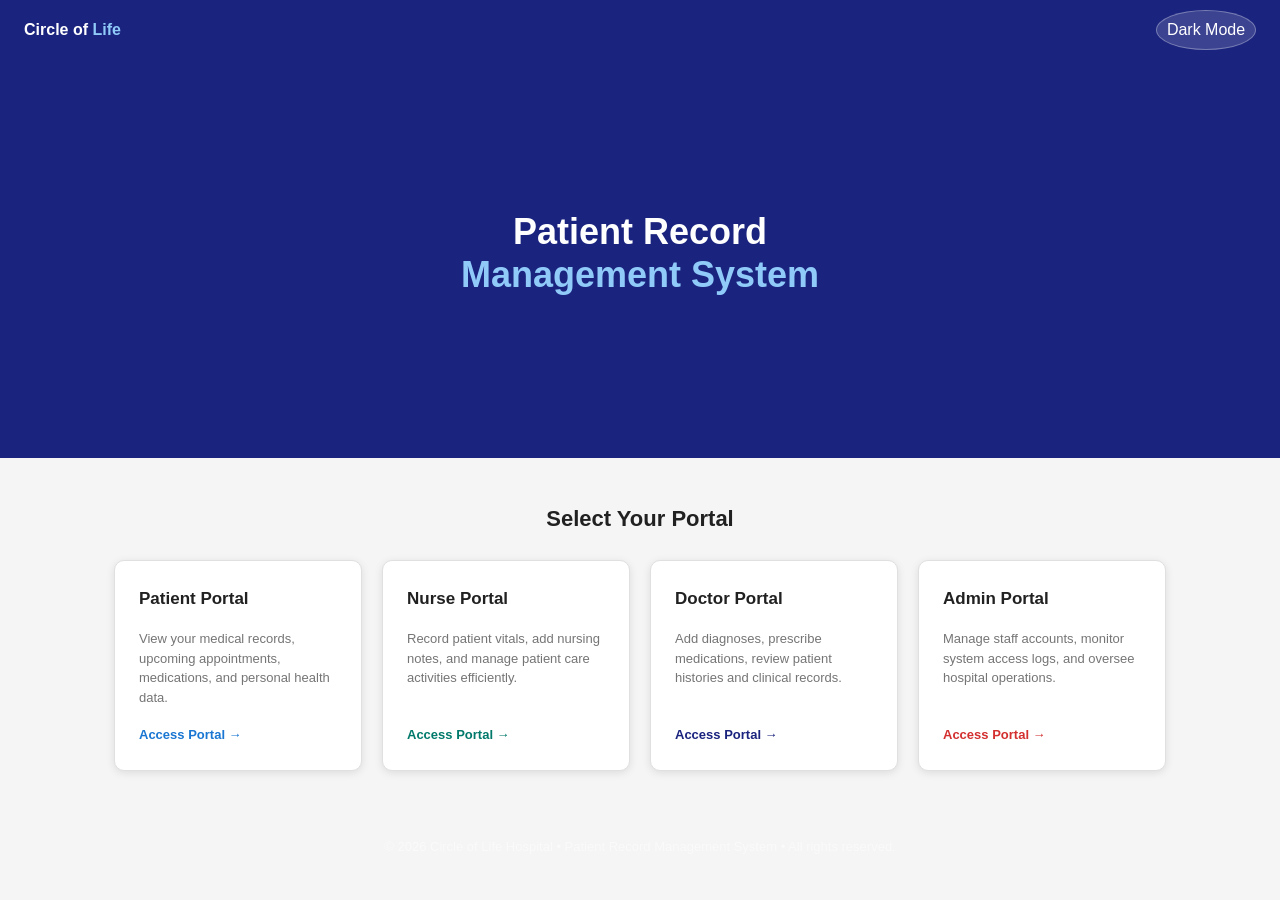
==== commit b477abde: "Better Functionality" ====
--- a/index.html
+++ b/index.html
@@ -3,7 +3,7 @@
 <head>
   <meta charset="UTF-8"/>
   <meta name="viewport" content="width=device-width, initial-scale=1.0"/>
-  <title>Circle of Life Hospital — PRMS</title>
+  <title>Circle of Life Hospital - PRMS</title>
   <link rel="stylesheet" href="style.css"/>
   <script>
     const t = localStorage.getItem('theme') || 'light';
@@ -29,28 +29,28 @@
     <a href="patient-login.html" class="portal-card patient">
       <h3>Patient Portal</h3>
       <p>View your medical records, upcoming appointments, medications, and personal health data.</p>
-      <span class="portal-link">Access Portal →</span>
+      <span class="portal-link">Access Portal → </span>
     </a>
     <a href="nurse-login.html" class="portal-card nurse">
       <h3>Nurse Portal</h3>
       <p>Record patient vitals, add nursing notes, and manage patient care activities efficiently.</p>
-      <span class="portal-link">Access Portal →</span>
+      <span class="portal-link">Access Portal → </span>
     </a>
     <a href="doctor-login.html" class="portal-card doctor">
       <h3>Doctor Portal</h3>
       <p>Add diagnoses, prescribe medications, review patient histories and clinical records.</p>
-      <span class="portal-link">Access Portal →</span>
+      <span class="portal-link">Access Portal → </span>
     </a>
     <a href="admin-login.html" class="portal-card admin">
       <h3>Admin Portal</h3>
       <p>Manage staff accounts, monitor system access logs, and oversee hospital operations.</p>
-      <span class="portal-link">Access Portal →</span>
+      <span class="portal-link">Access Portal → </span>
     </a>
   </div>
 </section>
 
 <footer>
-  <p>© 2026 Circle of Life Hospital · Patient Record Management System · All rights reserved.</p>
+  <p>© 2026 Circle of Life Hospital • Patient Record Management System • All rights reserved.</p>
 </footer>
 
 <script type="module">
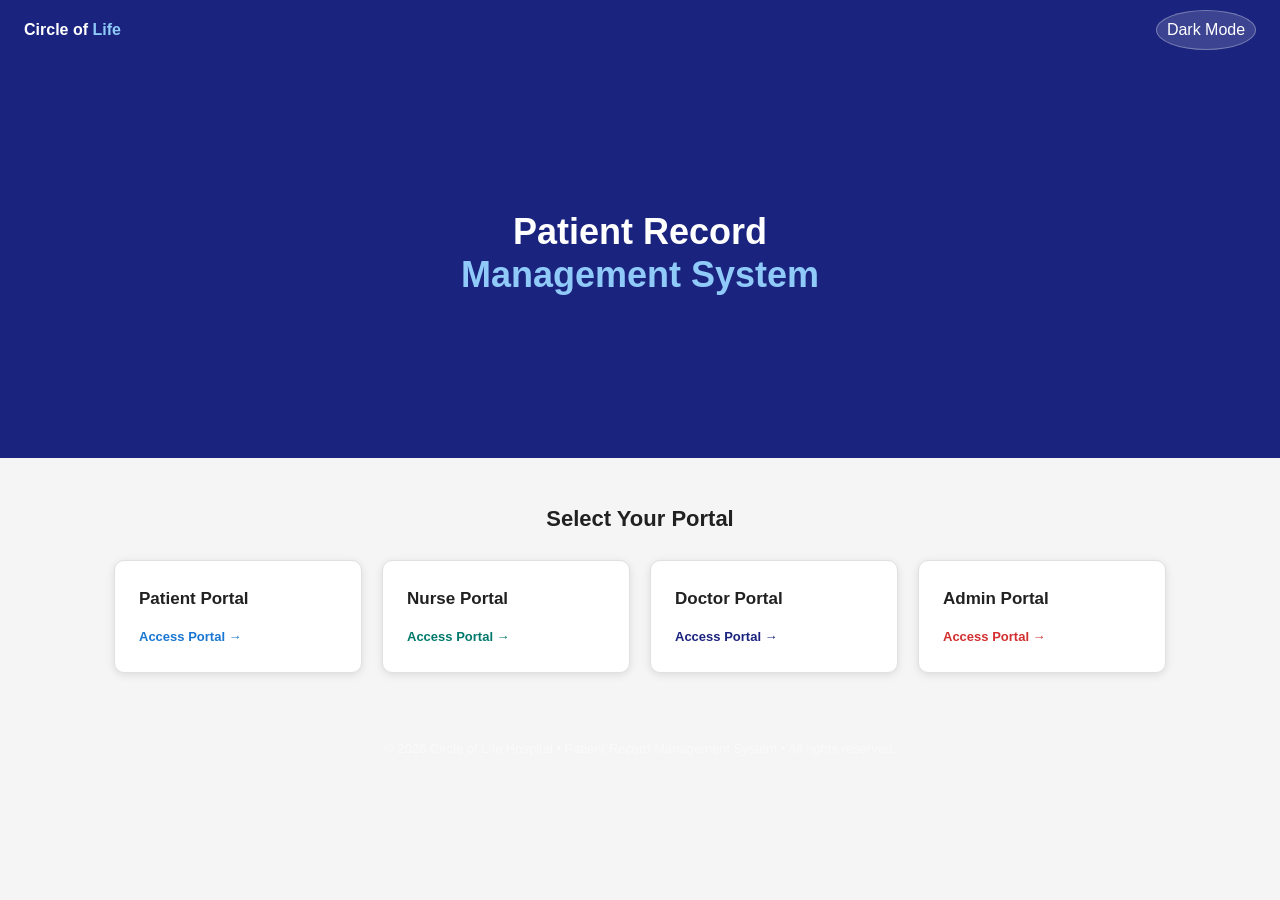
==== commit 139e046d: "major design changes" ====
--- a/index.html
+++ b/index.html
@@ -4,6 +4,7 @@
   <meta charset="UTF-8"/>
   <meta name="viewport" content="width=device-width, initial-scale=1.0"/>
   <title>Circle of Life Hospital - PRMS</title>
+  <link rel="icon" type="image/png" href="favicon-32x32.png">
   <link rel="stylesheet" href="style.css"/>
   <script>
     const t = localStorage.getItem('theme') || 'light';
@@ -13,7 +14,7 @@
 <body>
 
 <nav class="navbar">
-  <a href="index.html" class="navbar-logo">
+  <a class="navbar-logo">
     <span class="logo-text">Circle of <span>Life</span></span>
   </a>
   <button class="theme-toggle" id="themeToggle" title="Toggle theme">"Dark Mode"</button>
@@ -28,22 +29,18 @@
   <div class="portal-grid">
     <a href="patient-login.html" class="portal-card patient">
       <h3>Patient Portal</h3>
-      <p>View your medical records, upcoming appointments, medications, and personal health data.</p>
       <span class="portal-link">Access Portal → </span>
     </a>
     <a href="nurse-login.html" class="portal-card nurse">
       <h3>Nurse Portal</h3>
-      <p>Record patient vitals, add nursing notes, and manage patient care activities efficiently.</p>
       <span class="portal-link">Access Portal → </span>
     </a>
     <a href="doctor-login.html" class="portal-card doctor">
       <h3>Doctor Portal</h3>
-      <p>Add diagnoses, prescribe medications, review patient histories and clinical records.</p>
       <span class="portal-link">Access Portal → </span>
     </a>
     <a href="admin-login.html" class="portal-card admin">
       <h3>Admin Portal</h3>
-      <p>Manage staff accounts, monitor system access logs, and oversee hospital operations.</p>
       <span class="portal-link">Access Portal → </span>
     </a>
   </div>
--- a/style.css
+++ b/style.css
@@ -457,7 +457,7 @@
   letter-spacing: 1.5px;
   text-transform: uppercase;
   color: rgba(255,255,255,0.3);
-  padding: 12px 10px 5px;
+  padding: 0px 0px 5px;
 }
 
 .sidebar-nav a {
@@ -477,11 +477,6 @@
   color: white;
 }
 
-.nav-icon {
-  font-size: 16px;
-  width: 20px;
-  text-align: center;
-}
 
 .sidebar-footer {
   padding: 10px 8px;
